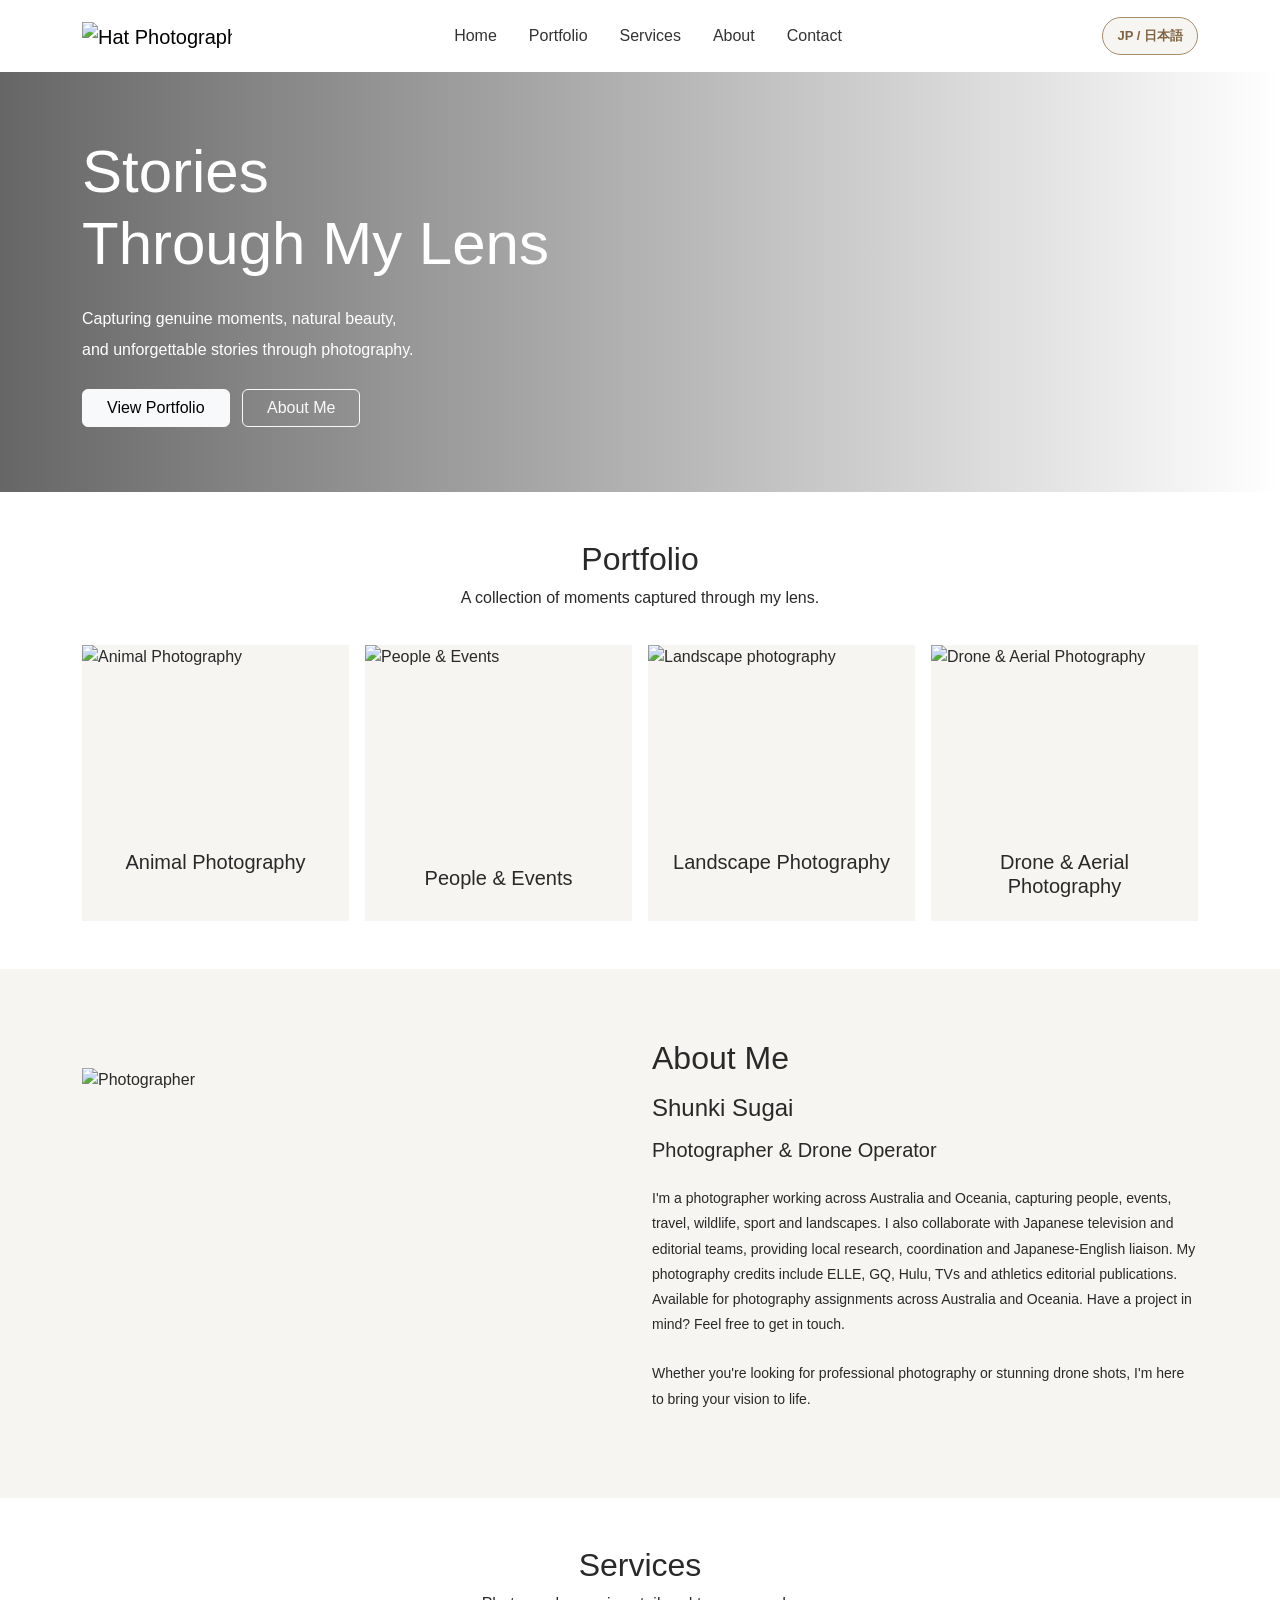
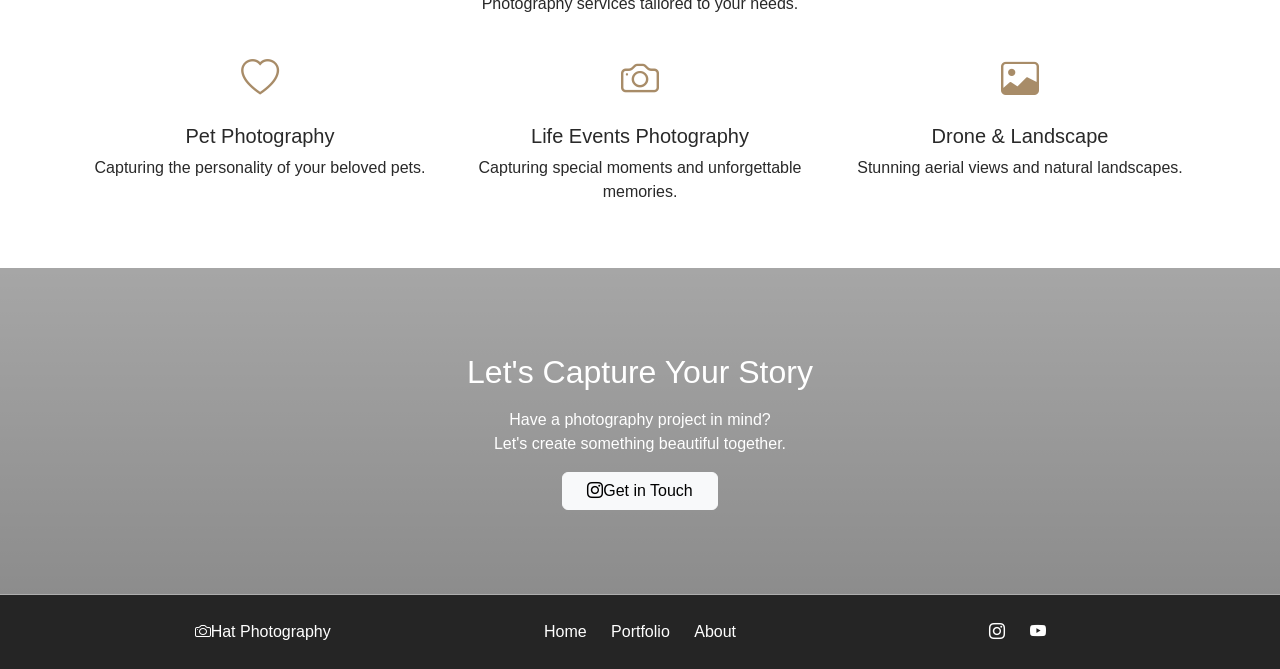
==== index.html @ 8ca719ab "Add files via upload" ====
<!DOCTYPE html>
<html lang="en">
<head>
  <meta charset="UTF-8">
  <meta name="viewport" content="width=device-width, initial-scale=1.0">
  <title>Hat Photography</title>

  <!-- Bootstrap -->
  <link href="https://cdn.jsdelivr.net/npm/bootstrap@5.3.3/dist/css/bootstrap.min.css" rel="stylesheet">
  <link href="https://cdn.jsdelivr.net/npm/bootstrap-icons@1.11.3/font/bootstrap-icons.css" rel="stylesheet">

  <style>
      .language-switch {
        display: inline-flex;
        align-items: center;
        justify-content: center;
        padding: 8px 14px;
        background: #f7f5f2;
        border: 1px solid #a88c68;
        border-radius: 25px;
        color: #7f6242;
        text-decoration: none;
        font-size: 13px;
        font-weight: 600;
        white-space: nowrap;
        transition: 0.3s;
      }

      .language-switch:hover {
        background: #a88c68;
        color: white;
      }
    
    body {
      margin: 0;
      font-family: Verdana, sans-serif;
      color: #292929;
    }

    /* Navbar */
    .navbar {
      background: white;
      padding: 15px 0;
    }

    .logo {
      max-width: 150px;
      max-height: 60px;
      width: auto;
      height: auto;
      object-fit: contain;
    }
    

    .nav-link {
      color: #333;
      font-size: 16px;
    }

    .nav-link:hover {
      color: #a88c68;
    }

    @media (min-width: 992px) {
      .logo-space {
        width: 160px;
        flex-shrink: 0;
      }
    }

    /* Hero */
    .hero {
      width: 100%;
      height: 420px;

      background-image:
        linear-gradient(
          to right,
          rgba(0,0,0,0.6),
          transparent
        ),
        url("img/0D4A1693.jpg");

      background-size: cover;
      background-position: center 57%;
      background-repeat: no-repeat;

      display: flex;
      align-items: center;
      color: white;
    }

    .hero h1 {
      font-size: clamp(36px, 5vw, 60px);
    }

    .hero p {
      font-size: 16px;
      line-height: 1.9;
    }

    /* Section Titles */
    .section-title {
      text-align: center;
      margin-bottom: 35px;
    }

    .section-title h2 {
      font-size: 32px;
    }

    /* Portfolio */
    .portfolio-item {
      display: block;
      text-decoration: none;
      color: inherit;
      background: #f7f5f2;
      height: 100%;
    }

    .portfolio-image {
      overflow: hidden;
    }

    .portfolio-item img {
      width: 100%;
      height: 190px;
      object-fit: cover;
      display: block;
      transition: transform 0.3s ease;
    }

    .portfolio-item:hover img {
      transform: scale(1.04);
    }

    .portfolio-text {
      padding: 15px;
    }

    /* About Me */
    .about {
      background: #f7f5f2;
      padding: 70px 0;
    }

    .about img {
      width: 100%;
      height: 330px;
      object-fit: cover;
      display: block;
    }

    /* Services */
    .service-icon {
      font-size: 38px;
      color: #a88c68;
    }

    /* Contact */
    .contact {
      background-image:
        linear-gradient(
          rgba(0,0,0,0.35),
          rgba(0,0,0,0.45)
        ),
        url("img/S__20512800.jpg");

      background-size: cover;
      background-position: center;
      background-repeat: no-repeat;

      color: white;
      padding: 85px 0;
      text-align: center;
    }

    /* Footer */
    footer {
      background: #252525;
      color: white;
      padding: 25px 0;
    }

    footer a {
      color: white;
      text-decoration: none;
      margin: 0 10px;
    }

    footer a:hover {
      color: #c9ad88;
    }

    /* Mobile */
    @media (max-width: 767px) {
      .hero {
        height: 300px;
      }

      .portfolio-item img {
        height: 150px;
      }

      .about img {
        height: 280px;
      }
    }
  </style>
</head>

<body>


<!-- NAVBAR -->
<nav class="navbar navbar-expand-lg sticky-top">
  <div class="container">

    <!-- Logo Left -->
    <a class="navbar-brand logo-space" href="index.html">
      <img src="img/S__20512819.jpg" alt="Hat Photography Logo" class="logo">
    </a>

    <!-- Mobile Button -->
    <button class="navbar-toggler" type="button" data-bs-toggle="collapse" data-bs-target="#navbarMenu"
            aria-controls="navbarMenu" aria-expanded="false" aria-label="Toggle navigation">
      <span class="navbar-toggler-icon"></span>
    </button>

    <!-- Center Menu -->
    <div class="collapse navbar-collapse justify-content-lg-center" id="navbarMenu">
      <ul class="navbar-nav gap-lg-3 text-center">
        <li class="nav-item"><a class="nav-link" href="#home">Home</a></li>
        <li class="nav-item"><a class="nav-link" href="#portfolio">Portfolio</a></li>
        <li class="nav-item"><a class="nav-link" href="#services">Services</a></li>
        <li class="nav-item"><a class="nav-link" href="#about">About</a></li>
        <li class="nav-item"><a class="nav-link" href="#contact">Contact</a></li>

        <!-- Mobile Language -->
        <li class="nav-item d-lg-none">
          <a class="nav-link language-switch" href="index-jp.html">JP / 日本語</a>
        </li>
      </ul>
    </div>

    <!-- Desktop Language -->
    <div class="logo-space d-none d-lg-flex justify-content-end align-items-center">
      <a href="index-jp.html" class="language-switch">JP / 日本語</a>
    </div>

  </div>
</nav>

  <!-- HERO -->
  <section id="home" class="hero">
    <div class="container">

      <h1>Stories<br>Through My Lens</h1>
      <p class="my-4">
        Capturing genuine moments, natural beauty,<br>and unforgettable stories through photography.
      </p>

      <a href="#portfolio" class="btn btn-light px-4 me-2">View Portfolio</a>
      <a href="#about" class="btn btn-outline-light px-4">About Me</a>
    </div>
  </section>

  <!-- PORTFOLIO -->
  <section id="portfolio" class="container py-5">
    <div class="section-title">
      <h2>Portfolio</h2>
      <p>A collection of moments captured through my lens.</p>
    </div>

    <div class="row g-3">
      <!-- Animal -->
      <div class="col-6 col-lg-3">
        <a href="animal_photography.html" class="portfolio-item">
          <div class="portfolio-image">
            <img src="img/S__20553739_0.jpg" alt="Animal Photography">
          </div>

          <div class="portfolio-text text-center">
            <h5>Animal Photography</h5>
          </div>
        </a>
      </div>

      <!-- People & Events -->
      <div class="col-6 col-lg-3">
        <a href="people_events.html" class="portfolio-item d-flex flex-column">
          <div class="portfolio-image">
            <img src="img/S__20553748_0.jpg" alt="People & Events">
          </div>

          <div class="portfolio-text d-flex flex-grow-1 align-items-center justify-content-center text-center">
            <h5 class="mb-0">People & Events</h5>
          </div>
        </a>
      </div>

      <!-- Landscape -->
      <div class="col-6 col-lg-3">
        <a href="landscape_photography.html" class="portfolio-item">
          <div class="portfolio-image">
            <img src="img/19_20250426BNE airpoort.jpg" alt="Landscape photography">
          </div>

          <div class="portfolio-text text-center">
            <h5>Landscape Photography</h5>
          </div>
        </a>
      </div>

      <!-- Drone & Aerial Photography -->
      <div class="col-6 col-lg-3">
        <a href="drone_aerial_photography.html" class="portfolio-item">
          <div class="portfolio-image">
            <img src="img/S__20512800.jpg" alt="Drone & Aerial Photography">
          </div>

          <div class="portfolio-text text-center">
            <h5>Drone & Aerial Photography</h5>
          </div>
        </a>
      </div>

    </div>
  </section>

  <!-- ABOUT ME -->
  <section id="about" class="about">
    <div class="container">

      <div class="row align-items-center g-4">
        <!-- Left Photo -->
        <div class="col-md-6">
          <img src="img/S__20553742_00.jpg" alt="Photographer">
        </div>

        <!-- Right Text -->
        <div class="col-md-6">
          <h2>About Me</h2>
          <h4 class="mt-3">Shunki Sugai</h4>
          <h5 class="mt-3">Photographer & Drone Operator</h5>

          <p class="my-4" style="font-size: 14px; line-height: 1.8;">
            I'm a photographer working across Australia and Oceania, capturing people, events, travel, wildlife, sport and landscapes.
            I also collaborate with Japanese television and editorial teams, providing local research, coordination and Japanese-English liaison.
            My photography credits include ELLE, GQ, Hulu, TVs and athletics editorial publications.
            Available for photography assignments across Australia and Oceania. Have a project in mind? Feel free to get in touch.
          </p>
          <p style="font-size: 14px; line-height: 1.8;">
            Whether you're looking for professional photography or stunning drone shots, I'm here to bring your vision to life.
          </p>
        </div>
      </div>
    </div>
  </section>

  <!-- SERVICES -->
  <section id="services" class="container py-5">
    <div class="section-title">
      <h2>Services</h2>
      <p>Photography services tailored to your needs.</p>
    </div>

    <div class="row text-center g-4">

      <div class="col-md-4">
        <i class="bi bi-heart service-icon"></i>
        <h5 class="mt-3">Pet Photography</h5>
        <p>Capturing the personality of your beloved pets.</p>
      </div>

      <div class="col-md-4">
        <i class="bi bi-camera service-icon"></i>
        <h5 class="mt-3">Life Events Photography</h5>
        <p>Capturing special moments and unforgettable memories.</p>
      </div>

      <div class="col-md-4">
        <i class="bi bi-image service-icon"></i>
        <h5 class="mt-3">Drone & Landscape</h5>
        <p>Stunning aerial views and natural landscapes.</p>
      </div>

    </div>
  </section>

  <!-- CONTACT -->
  <section id="contact" class="contact">
    <div class="container">

      <h2>Let's Capture Your Story</h2>
      <p class="my-3">
        Have a photography project in mind?<br>Let's create something beautiful together.
      </p>
      <a href="https://www.instagram.com/shunki_the_hatboy/" target="_blank" rel="noopener noreferrer"
         class="btn btn-light px-4"><i class="bi bi-instagram"></i>Get in Touch</a>
    </div>
  </section>

  <!-- FOOTER -->
  <footer>
    <div class="container">

      <div class="row align-items-center text-center g-3">
        <div class="col-md-4">
          <i class="bi bi-camera"></i>Hat Photography</div>

        <div class="col-md-4">
          <a href="#home">Home</a>
          <a href="#portfolio">Portfolio</a>
          <a href="#about">About</a>
        </div>

        <div class="col-md-4">
          <a href="https://www.instagram.com/shunki_the_hatboy/">
            <i class="bi bi-instagram"></i>
          </a>

          <a href="https://www.youtube.com/@thehatboyau">
            <i class="bi bi-youtube"></i>
          </a>
        </div>

      </div>
    </div>
  </footer>
  <!-- Bootstrap JavaScript -->
  <script src="https://cdn.jsdelivr.net/npm/bootstrap@5.3.3/dist/js/bootstrap.bundle.min.js"></script>

</body>
</html>
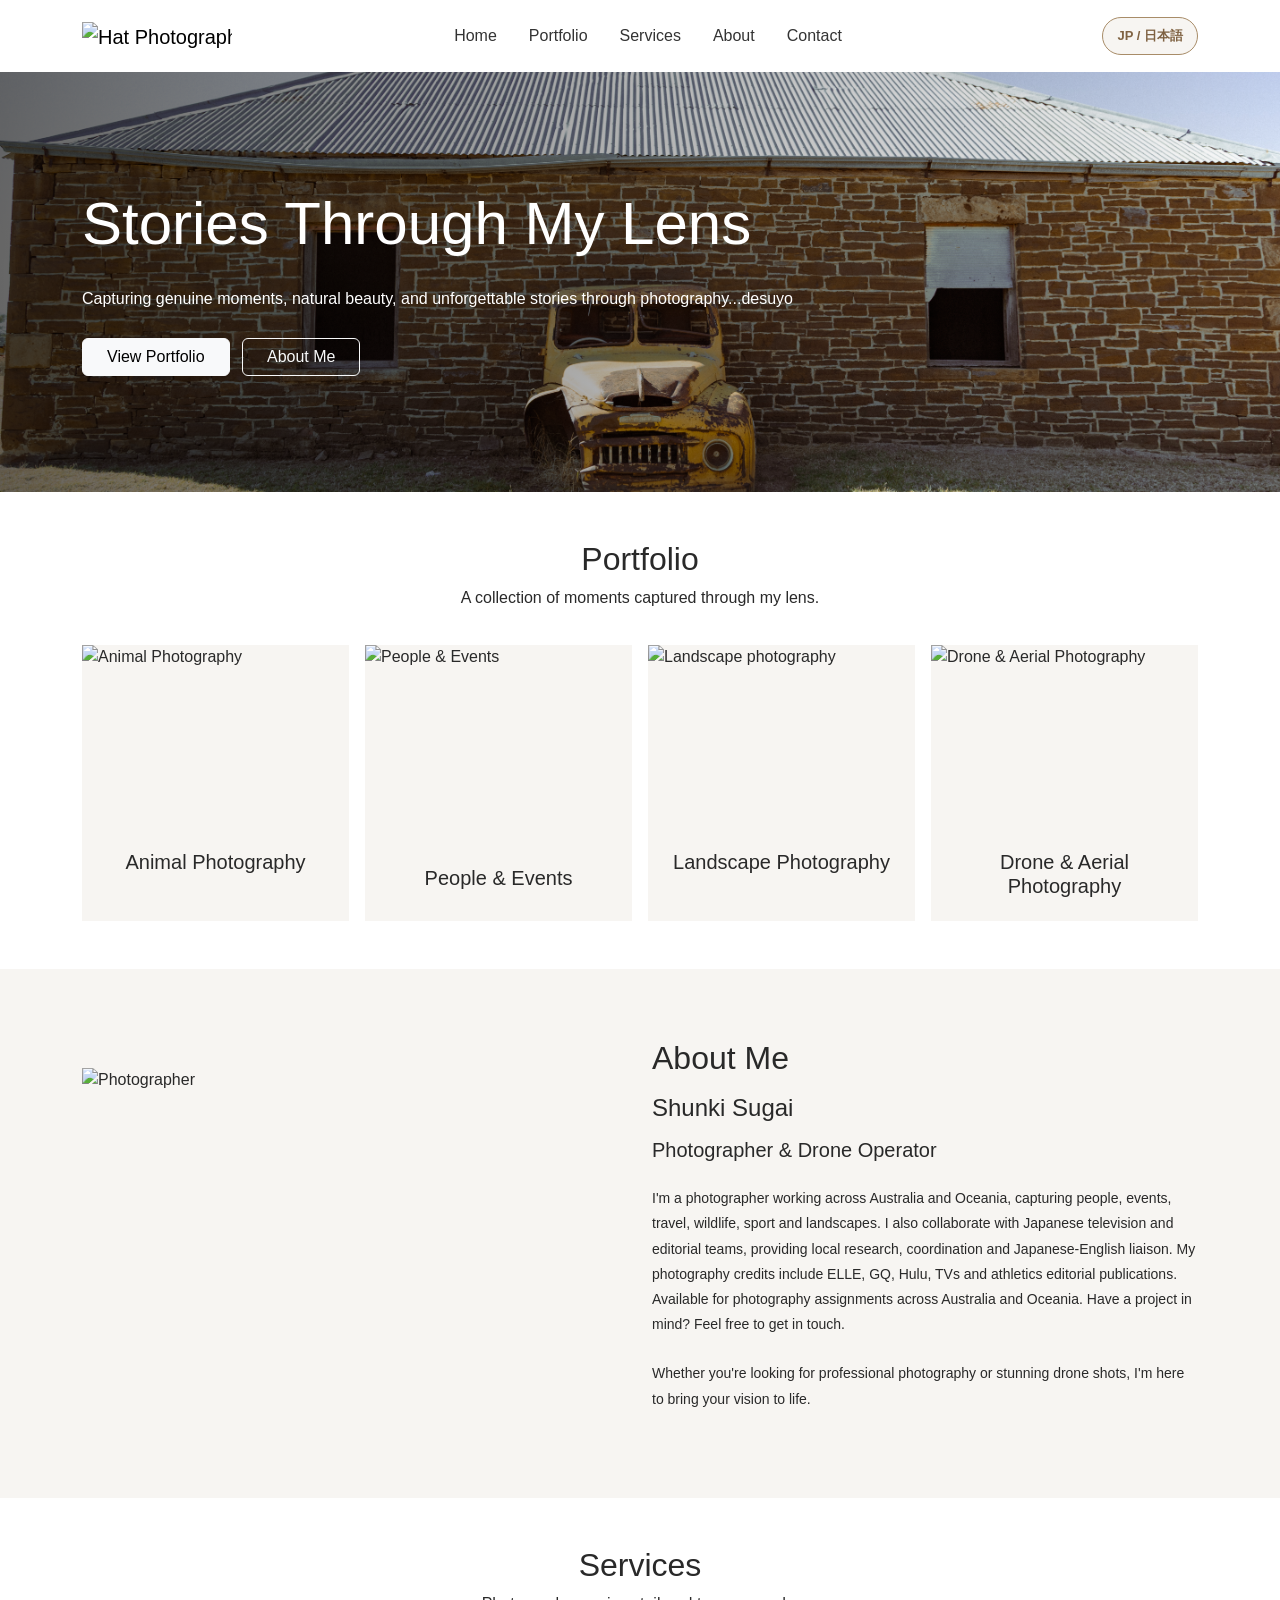
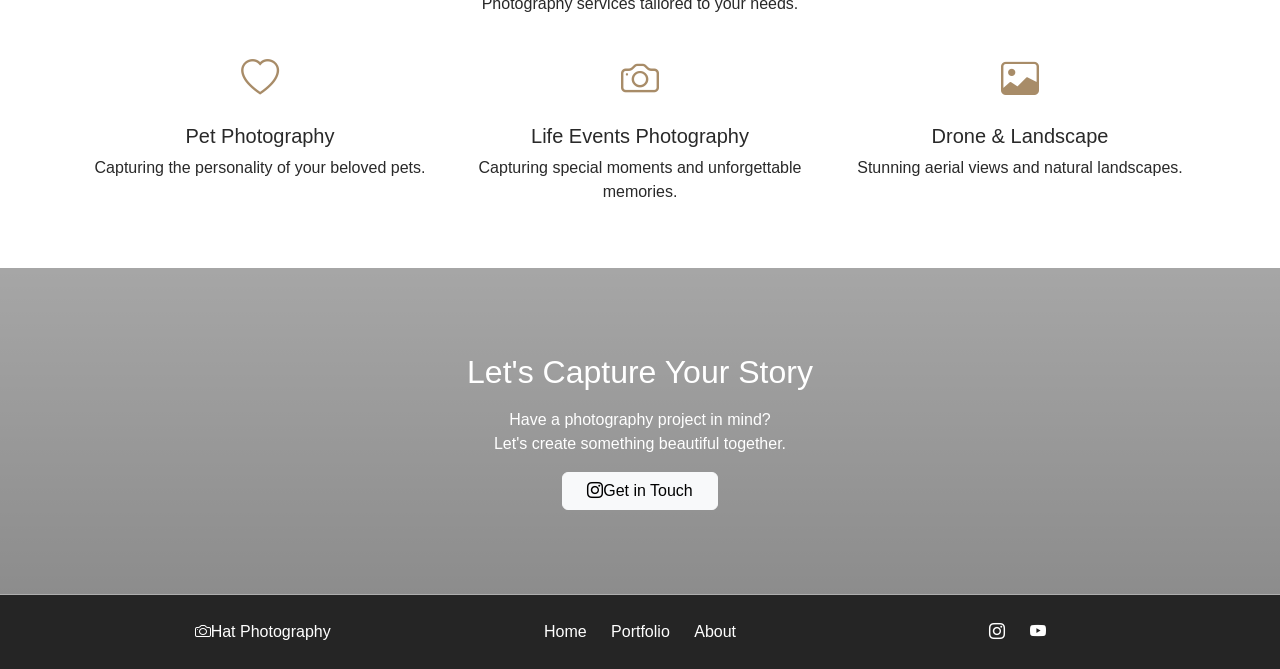
==== commit aea7acfc: "Implement dynamic hero section with JSON fetch Updated the index.html file to include a dynamic hero" ====
--- a/index.html
+++ b/index.html
@@ -431,5 +431,25 @@
   <!-- Bootstrap JavaScript -->
   <script src="https://cdn.jsdelivr.net/npm/bootstrap@5.3.3/dist/js/bootstrap.bundle.min.js"></script>
 
+<script>
+fetch("/content/home.json")
+  .then(response => {
+    if (!response.ok) throw new Error("JSON not found");
+    return response.json();
+  })
+  .then(data => {
+    document.querySelector(".hero h1").textContent =
+      data.title;
+
+    document.querySelector(".hero p").textContent =
+      data.description;
+
+    if (data.hero_image) {
+      document.querySelector(".hero").style.backgroundImage =
+        `linear-gradient(to right, rgba(0,0,0,0.6), transparent), url("${data.hero_image}")`;
+    }
+  })
+  .catch(error => console.error(error));
+</script>
 </body>
 </html>
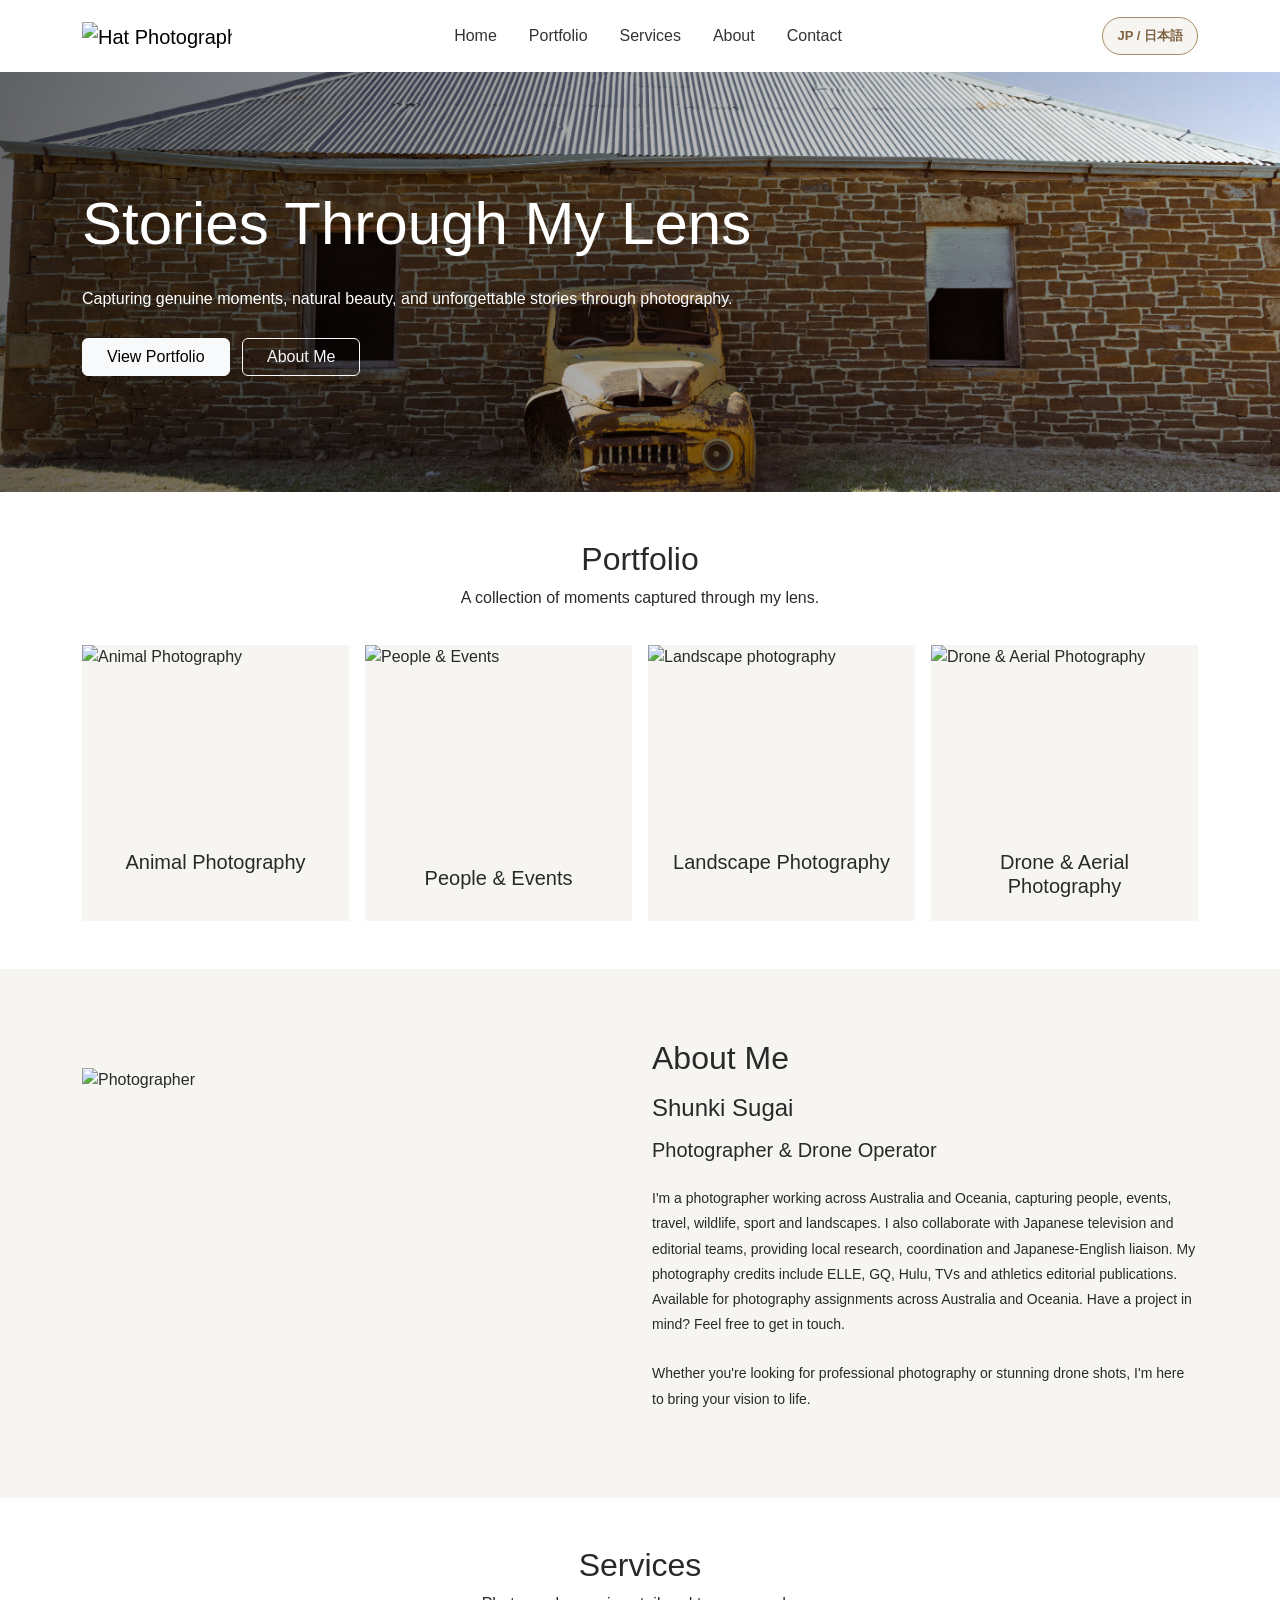
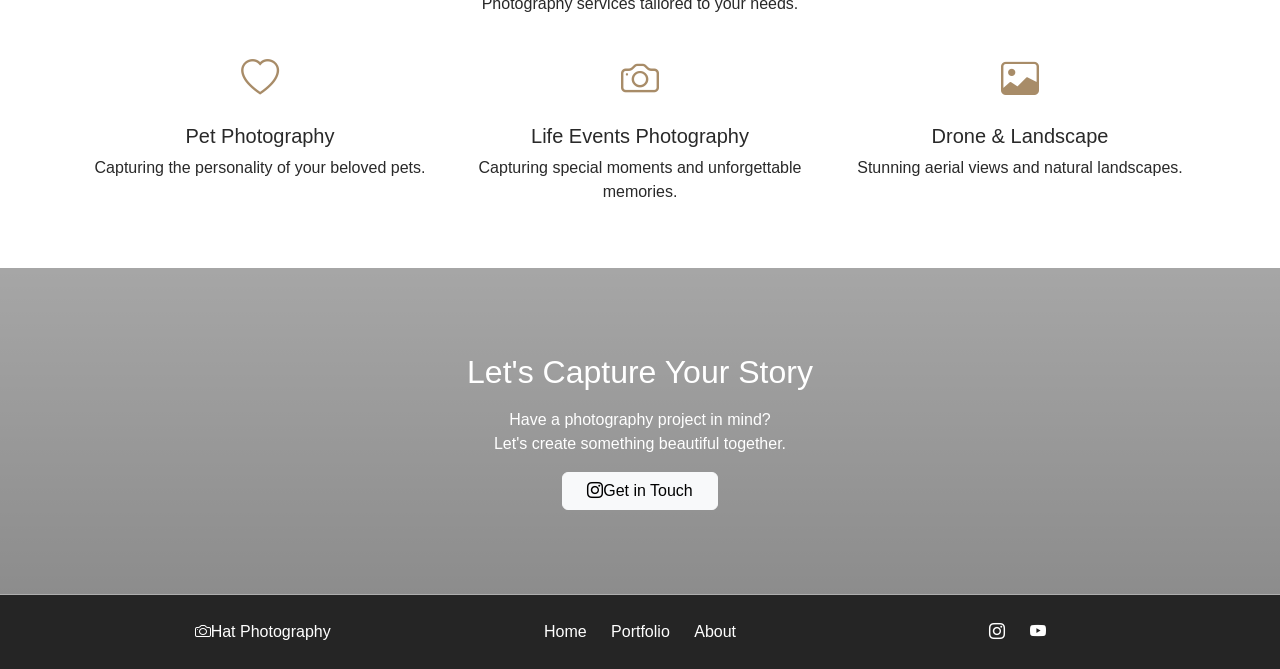
==== commit f99e9b8c: "Save CMS changes" ====
--- a/index.html
+++ b/index.html
@@ -430,26 +430,27 @@
   </footer>
   <!-- Bootstrap JavaScript -->
   <script src="https://cdn.jsdelivr.net/npm/bootstrap@5.3.3/dist/js/bootstrap.bundle.min.js"></script>
-
-<script>
-fetch("/content/home.json")
-  .then(response => {
-    if (!response.ok) throw new Error("JSON not found");
-    return response.json();
-  })
-  .then(data => {
-    document.querySelector(".hero h1").textContent =
-      data.title;
-
-    document.querySelector(".hero p").textContent =
-      data.description;
-
-    if (data.hero_image) {
-      document.querySelector(".hero").style.backgroundImage =
-        `linear-gradient(to right, rgba(0,0,0,0.6), transparent), url("${data.hero_image}")`;
-    }
-  })
-  .catch(error => console.error(error));
-</script>
+  
+  <script>
+  fetch("/content/home.json")
+    .then(response => {
+      if (!response.ok) throw new Error("JSON not found");
+      return response.json();
+    })
+    .then(data => {
+      document.querySelector(".hero h1").textContent =
+        data.title;
+
+      document.querySelector(".hero p").textContent =
+        data.description;
+
+      if (data.hero_image) {
+        document.querySelector(".hero").style.backgroundImage =
+          `linear-gradient(to right, rgba(0,0,0,0.6), transparent), url("${data.hero_image}")`;
+      }
+    })
+    .catch(error => console.error(error));
+  </script>
+
 </body>
 </html>
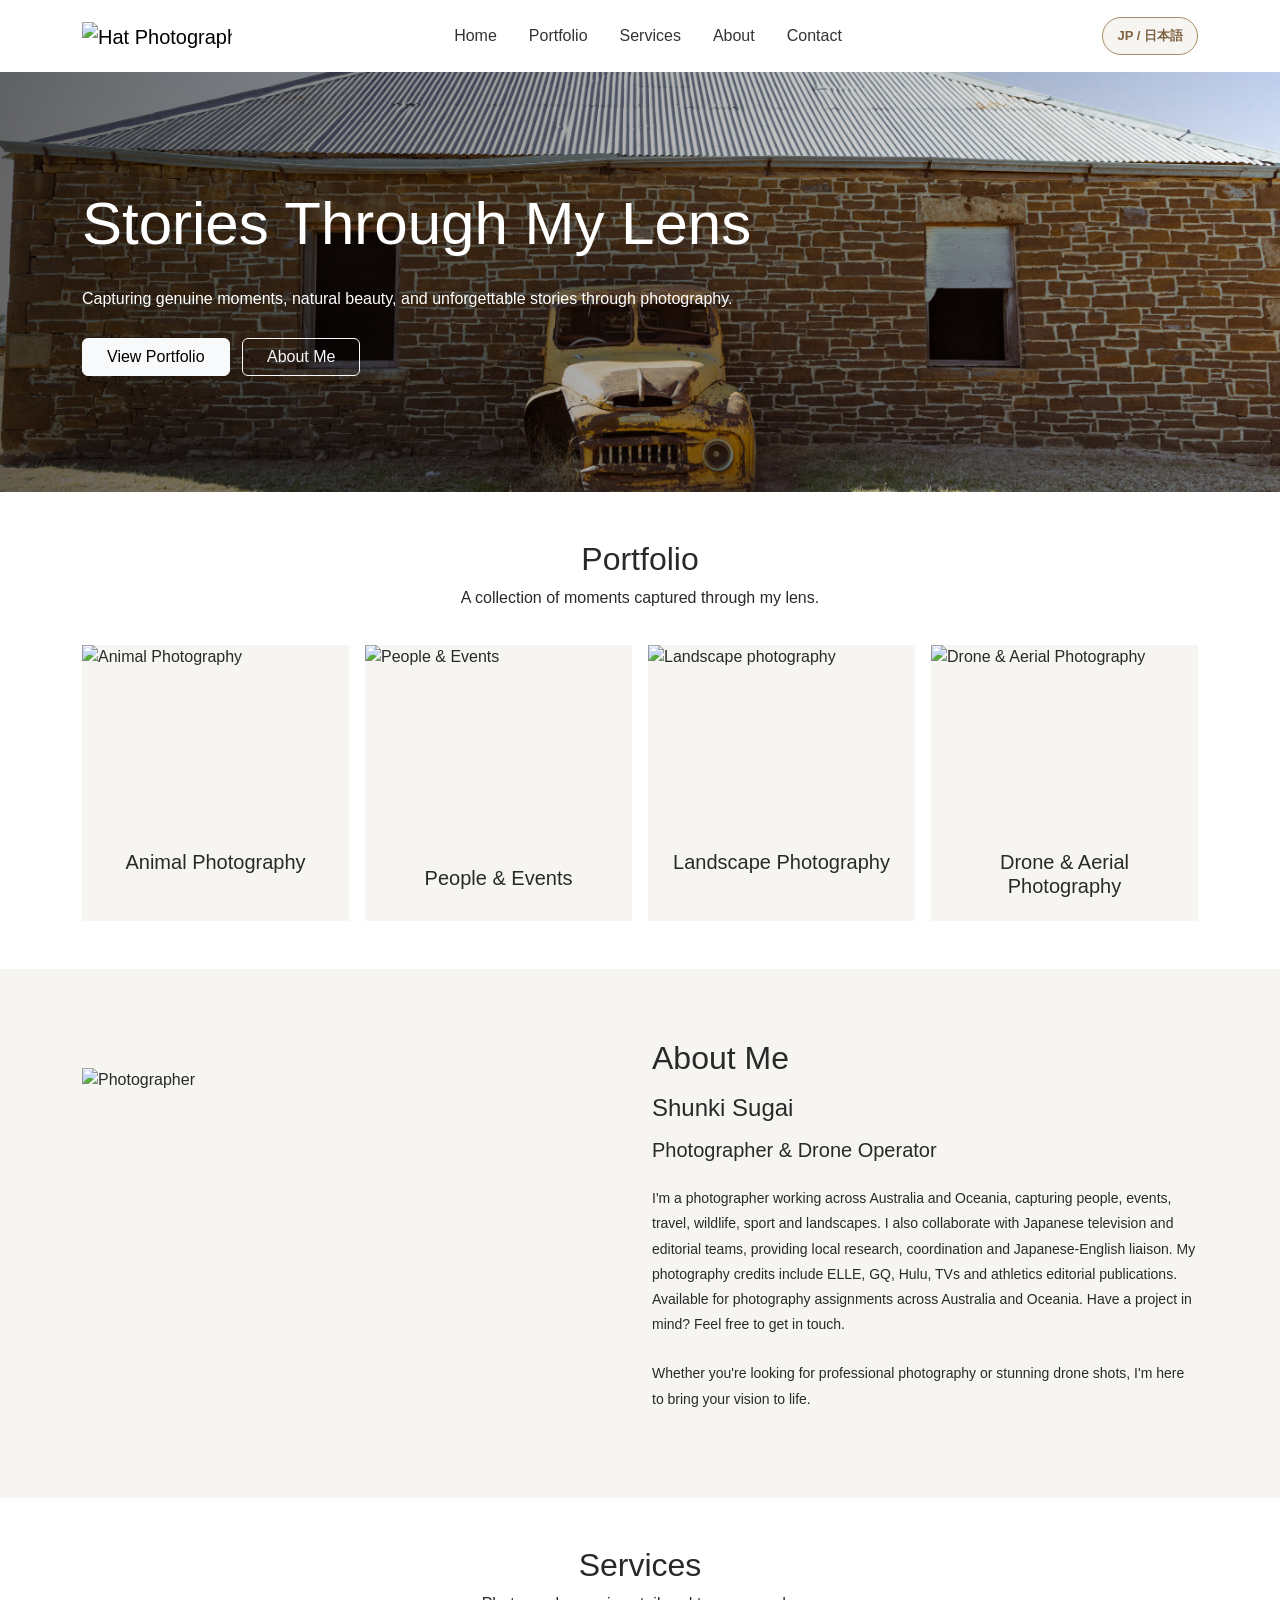
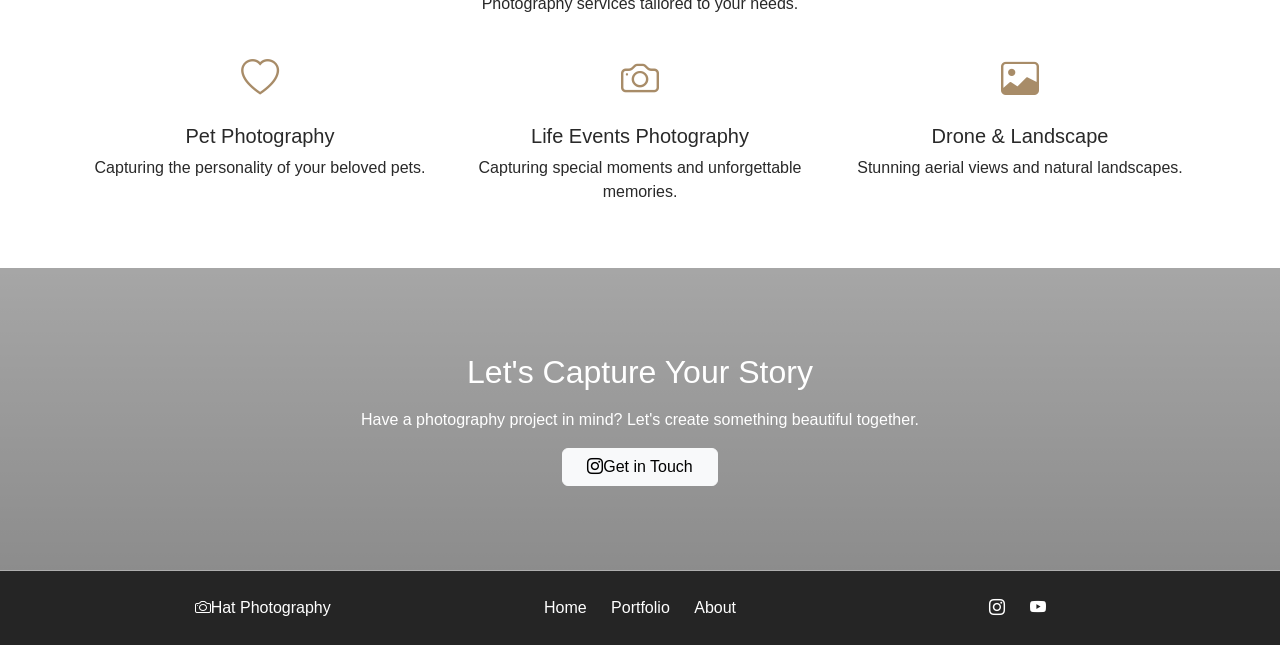
==== commit 085969e6: "Add full CMS editing features" ====
--- a/index.html
+++ b/index.html
@@ -452,5 +452,7 @@
     .catch(error => console.error(error));
   </script>
 
+
+<script src="/cms-site.js"></script>
 </body>
 </html>
